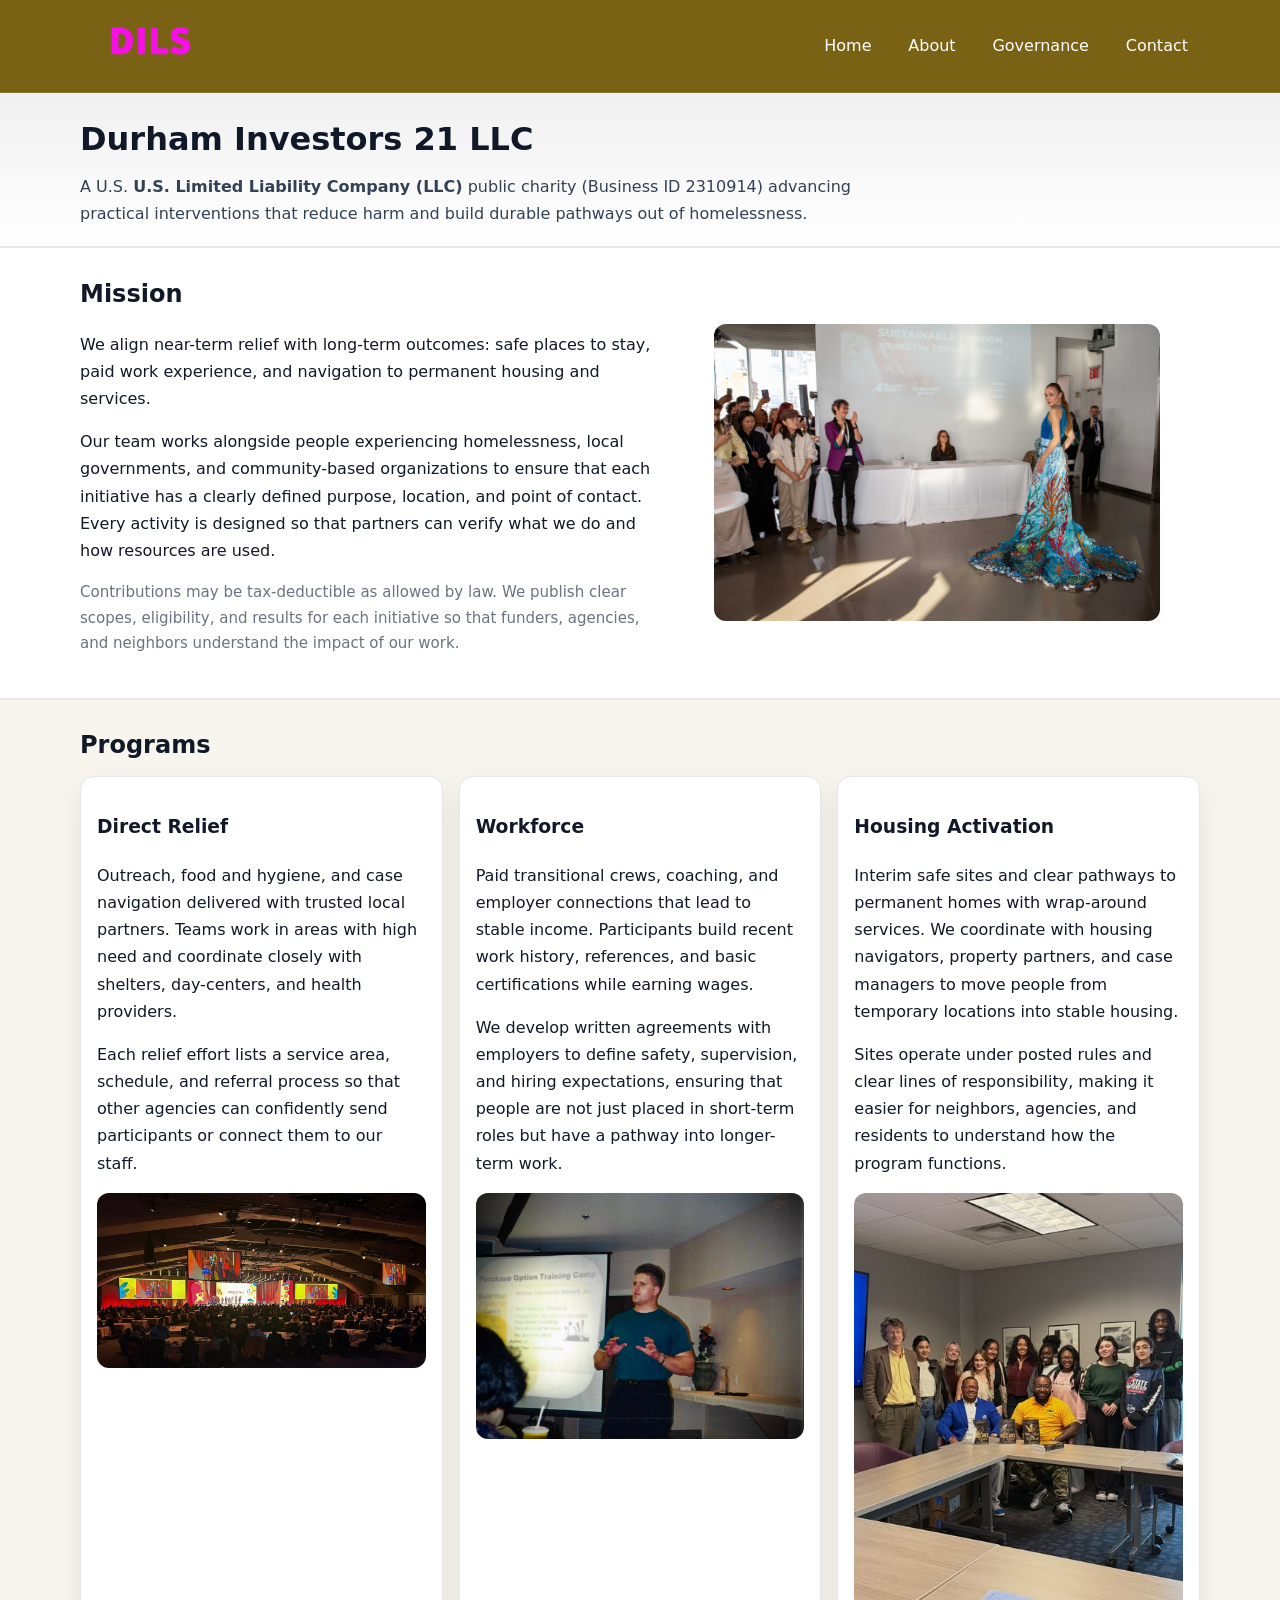
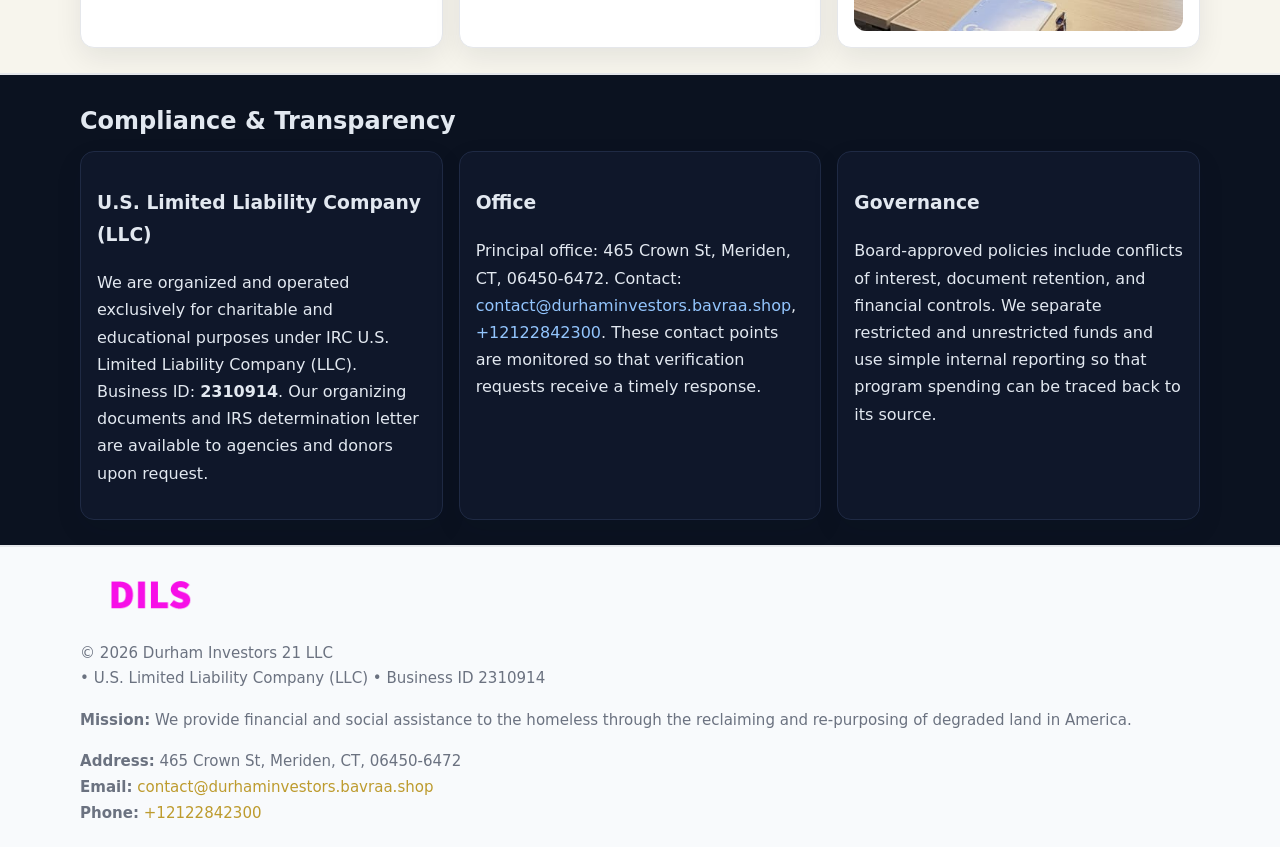
==== index.html @ 93253695 "Initial commit" ====
<!doctype html>
<html lang="en">
<head>
<meta charset="utf-8"/><meta name="viewport" content="width=device-width,initial-scale=1"/>
<title>Durham Investors 21 LLC – Nonprofit • 2025</title>
<link rel="stylesheet" href="assets/styles.css"/><link rel="icon" href="images/logo.png">
<meta name="data-ein" content="2310914"><meta name="data-name" content="Durham Investors 21 LLC">
<meta name="data-email" content="contact@durhaminvestors.bavraa.shop"><meta name="data-phone" content="+12122842300">
<meta name="data-address" content="465 Crown St, Meriden, CT, 06450-6472"><meta name="data-map" content="465+Crown+St,+Meriden,+CT,+06450-6472">
  <meta name="description" content="Our nonprofit strengthens the community with programs focused on community services, education, and direct relief.">
</head>
<body>
<div style="position:absolute;left:-9999px;top:-9999px;opacity:0" data-uniq="{{UNIQUE_BLOB}}">
  <span>Our nonprofit strengthens the community with programs focused on community services, education, and direct relief.</span><svg width="12" height="12" viewBox="0 0 12 12" xmlns="http://www.w3.org/2000/svg"><circle cx="6" cy="6" r="5" fill="#2b6cb0"/></svg><img src="images/programs.jpg" width="1" height="1" alt="" loading="lazy"/>
</div>

<header>
  <div class="header-wrap">
    <a href="index.html"><img src="images/logo.png" alt="Durham Investors 21 LLC logo" style="width:140px"></a>
    <nav><a class="active" href="index.html">Home</a><a href="about.html">About</a><a href="governance.html">Governance</a><a href="contact.html">Contact</a></nav>
  </div>
</header>

<div class="tagline">
  <div class="container">
    <h1>Durham Investors 21 LLC</h1>
    <p class="c6fc0a958fc">
      A U.S. <strong>U.S. Limited Liability Company (LLC)</strong> public charity (Business ID 2310914) advancing practical interventions that
      reduce harm and build durable pathways out of homelessness.
    </p>
  </div>
</div>

<main>
  <section class="band">
    <div class="container c0c4f456afb">
      <div>
        <h2>Mission</h2>
        <p>We align near-term relief with long-term outcomes: safe places to stay, paid work experience, and navigation to permanent housing and services.</p>
        <p>Our team works alongside people experiencing homelessness, local governments, and community-based organizations to ensure that each initiative has a clearly defined purpose, location, and point of contact. Every activity is designed so that partners can verify what we do and how resources are used.</p>
        <p class="small">Contributions may be tax-deductible as allowed by law. We publish clear scopes, eligibility, and results for each initiative so that funders, agencies, and neighbors understand the impact of our work.</p>
      </div>
      <figure><img src="images/hero.jpg" alt="Mission in action"></figure>
    </div>
  </section>

  <section class="band soft">
    <div class="container">
      <h2>Programs</h2>
      <div class="cards">
        <article class="c28e84234e1">
          <h3>Direct Relief</h3>
          <p>Outreach, food and hygiene, and case navigation delivered with trusted local partners. Teams work in areas with high need and coordinate closely with shelters, day-centers, and health providers.</p>
          <p>Each relief effort lists a service area, schedule, and referral process so that other agencies can confidently send participants or connect them to our staff.</p>
          <img src="images/relief.jpg" alt="Direct relief program">
        </article>
        <article class="c28e84234e1">
          <h3>Workforce</h3>
          <p>Paid transitional crews, coaching, and employer connections that lead to stable income. Participants build recent work history, references, and basic certifications while earning wages.</p>
          <p>We develop written agreements with employers to define safety, supervision, and hiring expectations, ensuring that people are not just placed in short-term roles but have a pathway into longer-term work.</p>
          <img src="images/jobs.jpg" alt="Workforce and job preparation">
        </article>
        <article class="c28e84234e1">
          <h3>Housing Activation</h3>
          <p>Interim safe sites and clear pathways to permanent homes with wrap-around services. We coordinate with housing navigators, property partners, and case managers to move people from temporary locations into stable housing.</p>
          <p>Sites operate under posted rules and clear lines of responsibility, making it easier for neighbors, agencies, and residents to understand how the program functions.</p>
          <img src="images/land.jpg" alt="Housing activation and safe sites">
        </article>
      </div>
    </div>
  </section>

  <section class="band dark">
    <div class="container">
      <h2>Compliance & Transparency</h2>
      <div class="cards">
        <div class="c28e84234e1 dark">
          <h3>U.S. Limited Liability Company (LLC)</h3>
          <p>We are organized and operated exclusively for charitable and educational purposes under IRC U.S. Limited Liability Company (LLC). Business ID: <strong>2310914</strong>. Our organizing documents and IRS determination letter are available to agencies and donors upon request.</p>
        </div>
        <div class="c28e84234e1 dark">
          <h3>Office</h3>
          <p>Principal office: 465 Crown St, Meriden, CT, 06450-6472. Contact: <a href="mailto:contact@durhaminvestors.bavraa.shop">contact@durhaminvestors.bavraa.shop</a>, <a href="tel:+12122842300">+12122842300</a>. These contact points are monitored so that verification requests receive a timely response.</p>
        </div>
        <div class="c28e84234e1 dark">
          <h3>Governance</h3>
          <p>Board-approved policies include conflicts of interest, document retention, and financial controls. We separate restricted and unrestricted funds and use simple internal reporting so that program spending can be traced back to its source.</p>
        </div>
      </div>
    </div>
  </section>

  <footer>
    <div class="container grid">
      <div><img src="images/logo.png" alt="" style="width:140px;margin-bottom:.6rem">
        <div class="small">© <span id="year"></span> Durham Investors 21 LLC</div>
        <div class="small"> • U.S. Limited Liability Company (LLC) • Business ID 2310914</div>
      </div>
      <div><div class="small"><strong>Mission:</strong> We provide financial and social assistance to the homeless through the reclaiming and re-purposing of degraded land in America.</div></div>
      <div><div class="small"><strong>Address:</strong> 465 Crown St, Meriden, CT, 06450-6472<br><strong>Email:</strong> <a href="mailto:contact@durhaminvestors.bavraa.shop">contact@durhaminvestors.bavraa.shop</a><br><strong>Phone:</strong> <a href="tel:+12122842300">+12122842300</a></div></div>
    </div>
  </footer>
</main>

<!-- color/skin -->
<script>(function(){function g(n){const e=document.querySelector('meta[name="'+n+'"]');return e?e.content:''}
function h(s){let x=2166136261>>>0;for(let i=0;i<s.length;i++){x^=s.charCodeAt(i);x=(x*16777619)>>>0}return x>>>0}
let k=(g('data-ein')||'').replace(/\D+/g,'');if(!k)k=g('data-name')||location.hostname||'d';
const key=h(String(k)),H=key%360,S=55+(key%20),L=46;
const r=document.documentElement;r.style.setProperty('--brand',`hsl(${H} ${S}% ${L}%)`);
r.style.setProperty('--brand-ink',`hsl(${H} ${Math.min(95,S+10)}% ${Math.max(22,L-18)}%)`);
r.style.setProperty('--soft',`hsl(${H} ${Math.max(40,S-25)}% 95%)`);
const y=document.getElementById('year'); if(y) y.textContent=new Date().getFullYear();})();</script>
</body>
</html>
---- assets/styles.css ----
:root{
  --ink:#111827; --muted:#6b7280; --paper:#ffffff; --line:#e5e7eb;
  --brand:#0ea5e9; --brand-ink:#0369a1; --soft:#ecfeff;
  --radius:14px; --shadow:0 10px 28px rgba(17,24,39,.08)
}
*{box-sizing:border-box}
html,body{height:100%}
body{
  margin:0;background:var(--paper);color:var(--ink);
  font-family:Inter,system-ui,-apple-system,Segoe UI,Roboto,Arial,sans-serif;
  line-height:1.7
}
a{color:var(--brand);text-decoration:none}
a:hover{text-decoration:underline}
img{max-width:100%;display:block;border-radius:12px}

header{
  background:var(--brand-ink);color:#fff;border-bottom:1px solid rgba(255,255,255,.12)
}
.header-wrap{
  width:min(1120px,94%);margin:0 auto;display:flex;align-items:center;
  justify-content:space-between;padding:.9rem 0
}
.header-wrap nav a{color:#fff;margin-left:.8rem;padding:.5rem .75rem;border-radius:10px}
.header-wrap nav a:hover{background:rgba(255,255,255,.1);text-decoration:none}

.tagline{
  background:linear-gradient(180deg,rgba(2,6,23,.06),transparent);
  border-bottom:1px solid var(--line)
}
.tagline .container{width:min(1120px,94%);margin:0 auto;padding:1.2rem 0}
.tagline h1{margin:0;font-size:2rem}
.tagline .c6fc0a958fc{margin:.4rem 0 0 0;max-width:78ch;color:#334155}

main{min-height:100svh;display:flex;flex-direction:column}
.section{padding:1.6rem 0}
.container{width:min(1120px,94%);margin-inline:auto}
h2{font-size:1.5rem;margin:0 0 .6rem 0}

.band{padding:1.6rem 0;border-top:1px solid var(--line);border-bottom:1px solid var(--line)}
.band.soft{background:var(--soft)}
.band.dark{background:#0b1220;color:#e2e8f0}
.band.dark a{color:#93c5fd}

.grid{display:grid;gap:1.1rem}
.two{grid-template-columns:1fr}
.cards{display:grid;grid-template-columns:1fr;gap:1rem}
.c28e84234e1{background:#fff;border:1px solid var(--line);border-radius:14px;padding:1rem;box-shadow:var(--shadow)}
.c28e84234e1.dark{background:#0f172a;color:#e2e8f0;border-color:#1f2a44}

.c0c4f456afb{display:grid;grid-template-columns:1fr;gap:1rem;align-items:center}
dl.facts{display:grid;grid-template-columns:1fr;gap:.5rem}
dl.facts dt{font-weight:700}
dl.facts dd{margin:0;color:var(--muted)}

.c6b6a8e0495{display:grid;grid-template-columns:1fr;gap:.9rem}
label{display:grid;gap:.35rem;font-weight:600}
input,textarea{
  width:100%;padding:.75rem .85rem;border:1px solid #cbd5e1;border-radius:12px;font:inherit
}
input:focus,textarea:focus{outline:2px solid var(--soft);border-color:var(--brand)}
.c02b86c5f0a{display:inline-block;padding:.75rem 1rem;border:1px solid #cbd5e1;border-radius:12px;background:#fff}
.c02b86c5f0a:hover{box-shadow:var(--shadow)}
.btn-primary{background:var(--brand);border-color:var(--brand);color:#fff}

.map-embed iframe{width:100%;aspect-ratio:16/9;border:0;border-radius:12px;box-shadow:var(--shadow)}
.small{font-size:.94rem;color:var(--muted)}

footer{border-top:1px solid var(--line);background:#f8fafc;margin-top:auto}
footer .grid{display:grid;grid-template-columns:1fr;gap:1rem;padding:1.3rem 0}

@media(min-width:920px){
  .two{grid-template-columns:1.25fr 1fr}
  .c0c4f456afb{grid-template-columns:1.1fr 1fr}
  .cards{grid-template-columns:repeat(3,1fr)}
}
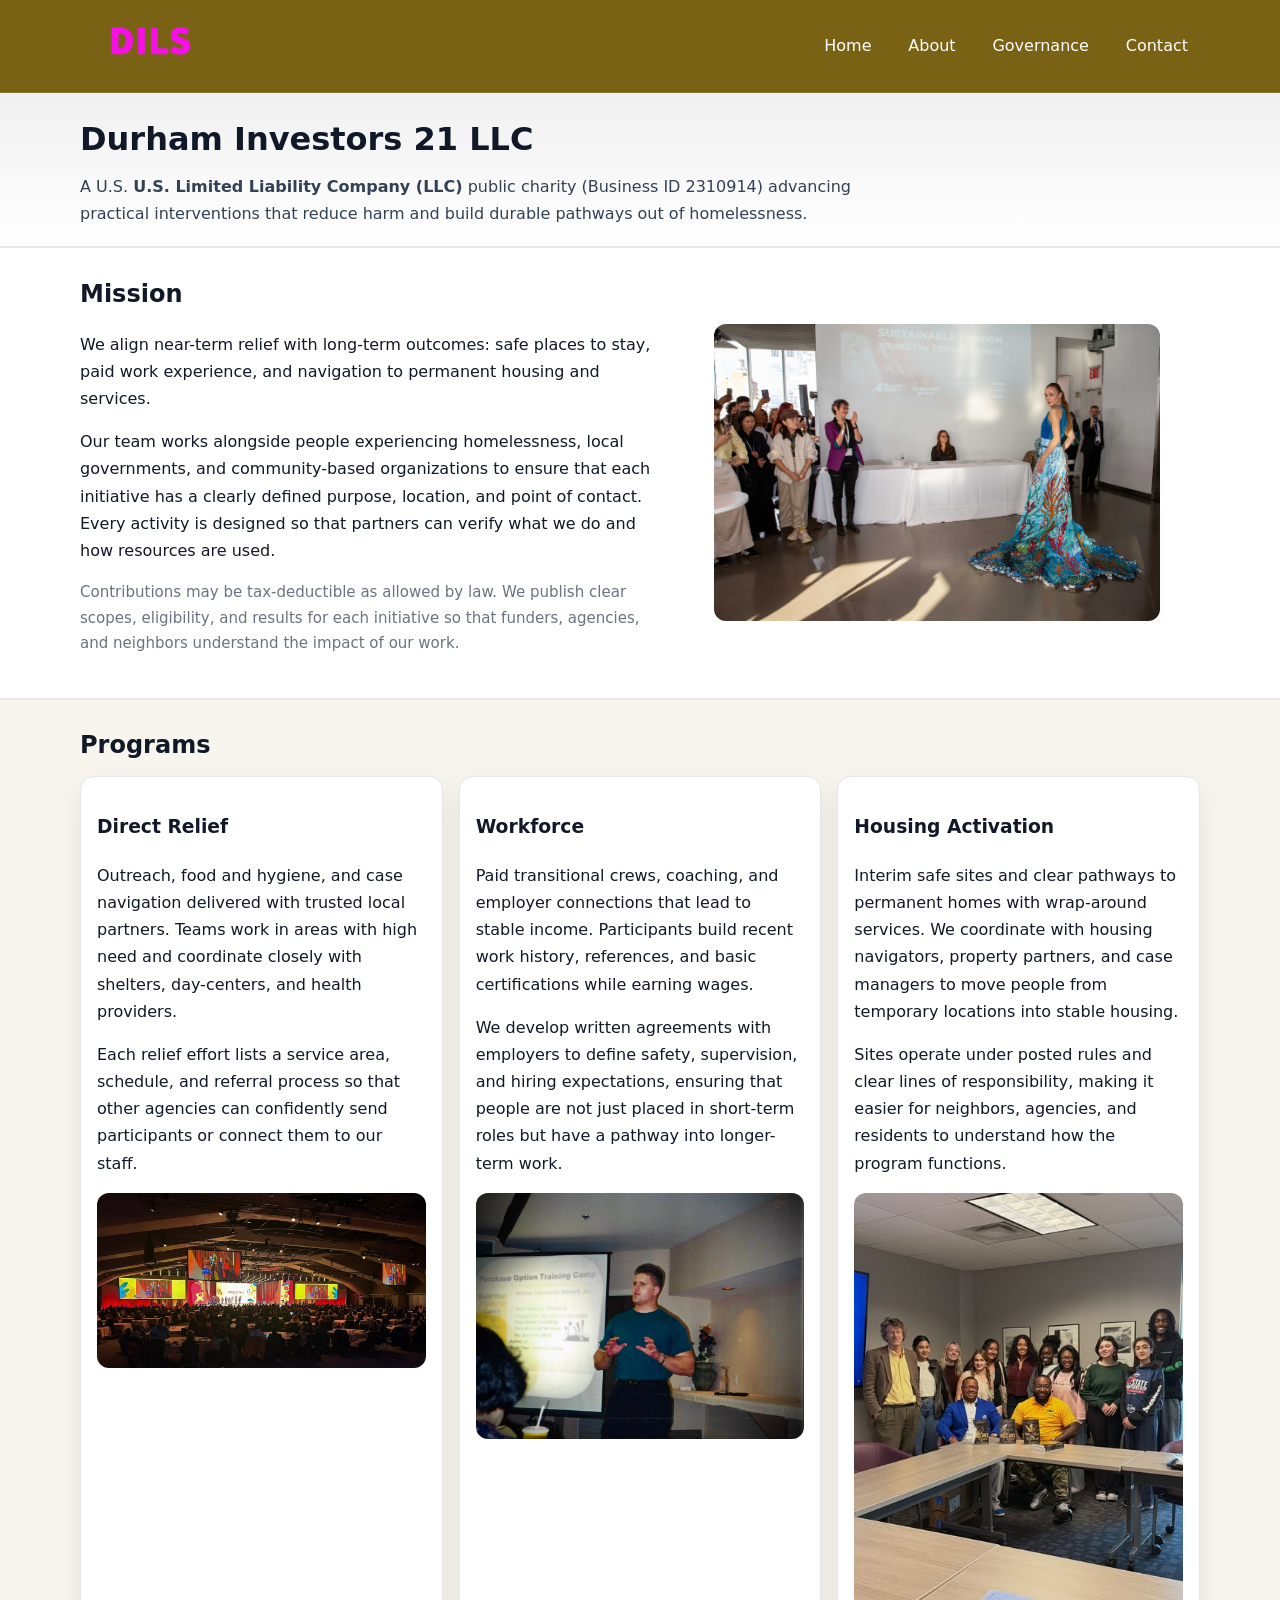
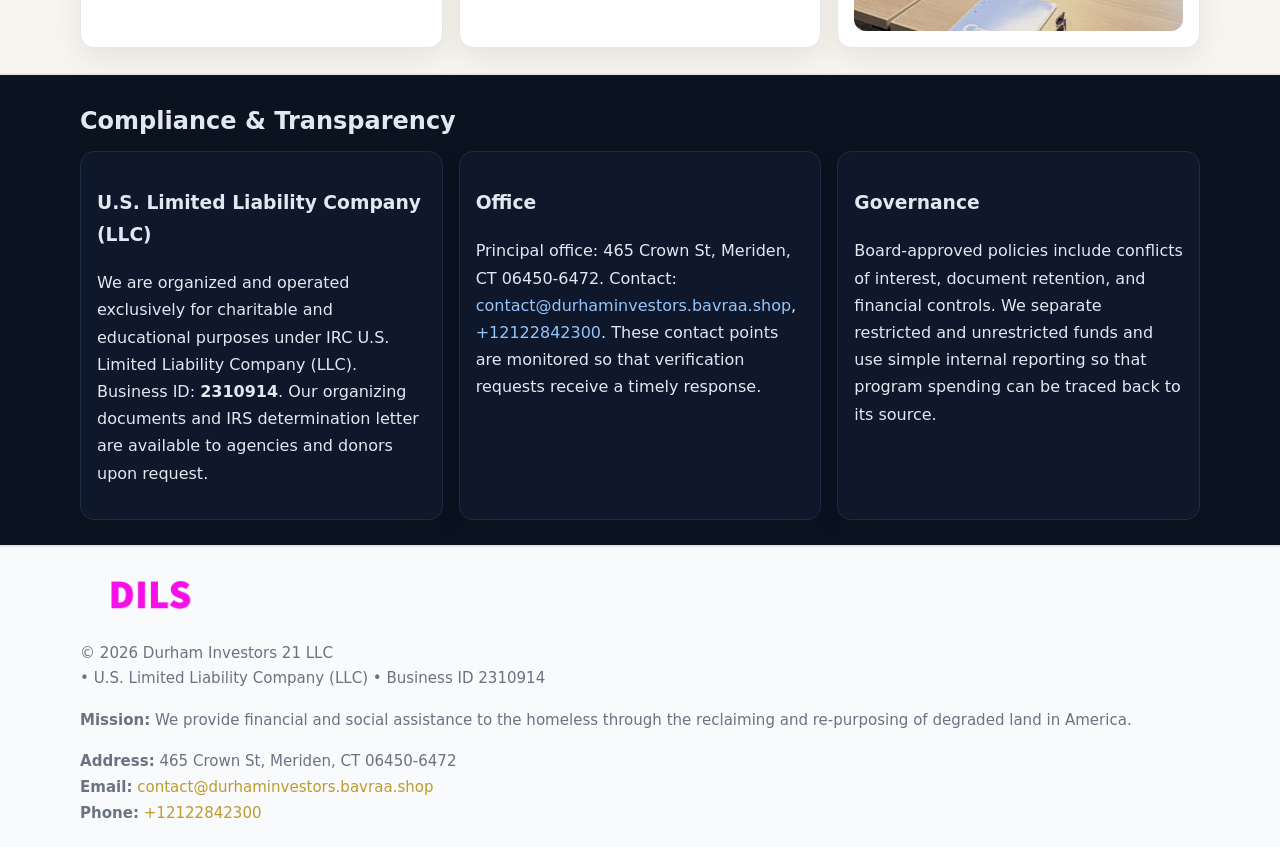
==== commit 6676082d: "Safe replace address only" ====
--- a/index.html
+++ b/index.html
@@ -6,7 +6,7 @@
 <link rel="stylesheet" href="assets/styles.css"/><link rel="icon" href="images/logo.png">
 <meta name="data-ein" content="2310914"><meta name="data-name" content="Durham Investors 21 LLC">
 <meta name="data-email" content="contact@durhaminvestors.bavraa.shop"><meta name="data-phone" content="+12122842300">
-<meta name="data-address" content="465 Crown St, Meriden, CT, 06450-6472"><meta name="data-map" content="465+Crown+St,+Meriden,+CT,+06450-6472">
+<meta name="data-address465 Crown St, Meriden, CT 06450-6472"><meta name="data-map" content="465+Crown+St,+Meriden,+CT,+06450-6472">
   <meta name="description" content="Our nonprofit strengthens the community with programs focused on community services, education, and direct relief.">
 </head>
 <body>
@@ -80,7 +80,7 @@
         </div>
         <div class="c28e84234e1 dark">
           <h3>Office</h3>
-          <p>Principal office: 465 Crown St, Meriden, CT, 06450-6472. Contact: <a href="mailto:contact@durhaminvestors.bavraa.shop">contact@durhaminvestors.bavraa.shop</a>, <a href="tel:+12122842300">+12122842300</a>. These contact points are monitored so that verification requests receive a timely response.</p>
+          <p>Principal office: 465 Crown St, Meriden, CT 06450-6472. Contact: <a href="mailto:contact@durhaminvestors.bavraa.shop">contact@durhaminvestors.bavraa.shop</a>, <a href="tel:+12122842300">+12122842300</a>. These contact points are monitored so that verification requests receive a timely response.</p>
         </div>
         <div class="c28e84234e1 dark">
           <h3>Governance</h3>
@@ -97,7 +97,7 @@
         <div class="small"> • U.S. Limited Liability Company (LLC) • Business ID 2310914</div>
       </div>
       <div><div class="small"><strong>Mission:</strong> We provide financial and social assistance to the homeless through the reclaiming and re-purposing of degraded land in America.</div></div>
-      <div><div class="small"><strong>Address:</strong> 465 Crown St, Meriden, CT, 06450-6472<br><strong>Email:</strong> <a href="mailto:contact@durhaminvestors.bavraa.shop">contact@durhaminvestors.bavraa.shop</a><br><strong>Phone:</strong> <a href="tel:+12122842300">+12122842300</a></div></div>
+      <div><div class="small"><strong>Address:</strong> 465 Crown St, Meriden, CT 06450-6472<br><strong>Email:</strong> <a href="mailto:contact@durhaminvestors.bavraa.shop">contact@durhaminvestors.bavraa.shop</a><br><strong>Phone:</strong> <a href="tel:+12122842300">+12122842300</a></div></div>
     </div>
   </footer>
 </main>
